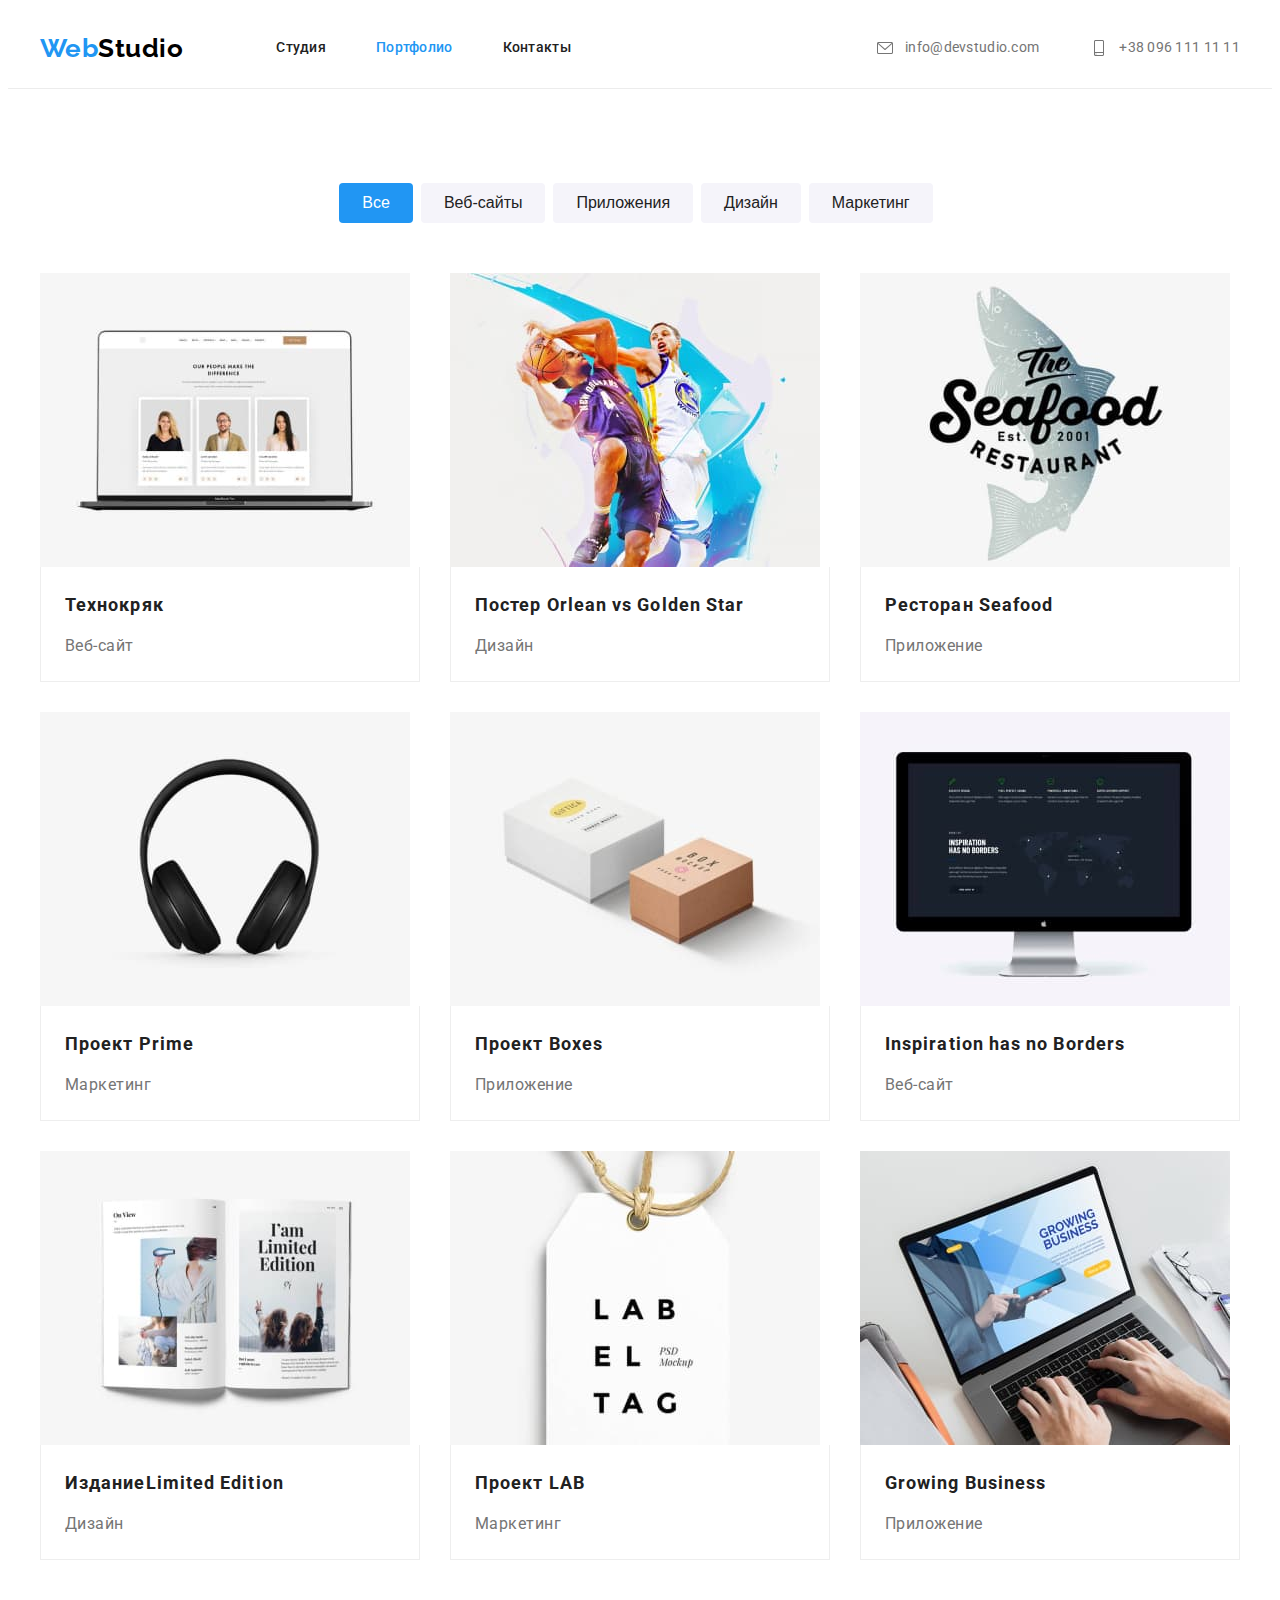
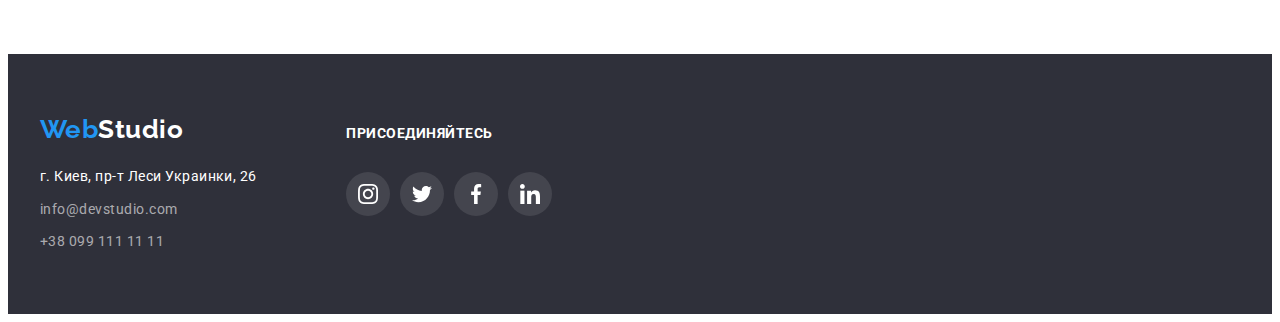
==== portfolio.html @ 37aee231 "меняет спрайт и папки с фото" ====
<!DOCTYPE html>
<html lang="ru">
  <head>
    <meta charset="UTF-8" />
    <meta http-equiv="X-UA-Compatible" content="IE=edge" />
    <meta name="viewport" content="width=device-width, initial-scale=1.0" />
    <title>Document</title>
    <link rel="preconnect" href="https://fonts.googleapis.com" />
    <link rel="preconnect" href="https://fonts.gstatic.com" crossorigin />
    <link
      href="https://fonts.googleapis.com/css2?family=Oleo+Script&family=Raleway:wght@700&family=Roboto:wght@400;500;700;900&display=swap"
      rel="stylesheet"
    />
    <link
      rel="stylesheet"
      href="https://cdnjs.cloudflare.com/ajax/libs/modern-normalize/1.1.0/modern-normalize.min.css"
      integrity="sha512-wpPYUAdjBVSE4KJnH1VR1HeZfpl1ub8YT/NKx4PuQ5NmX2tKuGu6U/JRp5y+Y8XG2tV+wKQpNHVUX03MfMFn9Q=="
      crossorigin="anonymous"
      referrerpolicy="no-referrer"
    />
    <link rel="stylesheet" href="./css/styles.css" />
  </head>
  <body>
    <!-- Это шапка сайта-->
    <header class="header">
      <div class="container">
        <a class="logo-link link" href="" lang="en"><span class="logo-text">Web</span>Studio</a>
        <!-- Навигация на другие страницы -->
        <nav class="navigation">
          <ul class="nav-list list">
            <li class="nav-header-list-item">
              <a class="nav-list-link header-link link" href="./index.html">Студия</a>
            </li>
            <li class="nav-header-list-item">
              <a class="nav-list-link header-link active-page link" href="">Портфолио</a>
            </li>
            <li class="nav-header-list-item">
              <a class="nav-list-link header-link link" href="">Контакты</a>
            </li>
          </ul>
        </nav>
        <ul class="nav-contact-list list">
          <li class="nav-contact-list-item">
            <a class="header-contact-link link" href="mailto:info@devstudio.com">
              <svg class="header-contact-link-icon" width="20" height="16">
                <use href="./images/sprite.svg#icon-envelope"></use>
              </svg>

              info@devstudio.com</a
            >
          </li>
          <li class="nav-contact-list-item link">
            <a class="header-contact-link link" href="tel:+380961111111">
              <svg class="header-contact-link-icon" width="20" height="16">
                <use href="./images/sprite.svg#icon-smartphone"></use>
              </svg>
              +38 096 111 11 11</a
            >
          </li>
        </ul>
      </div>
    </header>
    <main>
      <section class="portfolio section">
        <div class="container">
          <h1 class="visually-hidden">Портфолио</h1>
          <ul class="portfolio-filter-list list">
            <li class="portfolio-filter-list-item">
              <button class="portfolio-list-btn active-portfolio-list-btn" type="button">
                Все
              </button>
            </li>
            <li class="portfolio-filter-list-item">
              <button class="portfolio-list-btn" type="button">Веб-сайты</button>
            </li>
            <li class="portfolio-filter-list-item">
              <button class="portfolio-list-btn" type="button">Приложения</button>
            </li>
            <li class="portfolio-filter-list-item">
              <button class="portfolio-list-btn" type="button">Дизайн</button>
            </li>
            <li class="portfolio-filter-list-item">
              <button class="portfolio-list-btn" type="button">Маркетинг</button>
            </li>
          </ul>
          <ul class="portfolio-cards-list list">
            <li class="portfolio-cards-list-item">
              <a class="portfolio-list-link" href="">
                <img
                  src="./images/portfolio/technoquack.jpg"
                  alt="Технокряк"
                  width="370"
                  height="294"
                />

                <div class="portfolio-list-wrapper">
                  <h2 class="portfolio-list-title">Технокряк</h2>
                  <p class="portfolio-list-description">Веб-сайт</p>
                </div>
              </a>
            </li>
            <li class="portfolio-cards-list-item">
              <a class="portfolio-list-link" href="">
                <img
                  src="./images/portfolio/poster.jpg"
                  alt="Мужчины играют в баскетбол"
                  width="370"
                  height="294"
                />
                <div class="portfolio-list-wrapper">
                  <h2 class="portfolio-list-title">
                    Постер <span lang="en">Orlean vs Golden Star</span>
                  </h2>
                  <p class="portfolio-list-description">Дизайн</p>
                </div>
              </a>
            </li>
            <li class="portfolio-cards-list-item">
              <a class="portfolio-list-link" href="">
                <img
                  src="./images/portfolio/restaurant.jpg"
                  alt="Логотип ресторана"
                  width="370"
                  height="294"
                />
                <div class="portfolio-list-wrapper">
                  <h2 class="portfolio-list-title">Ресторан <span lang="en">Seafood</span></h2>
                  <p class="portfolio-list-description">Приложение</p>
                </div>
              </a>
            </li>
            <li class="portfolio-cards-list-item">
              <a class="portfolio-list-link" href="">
                <img src="./images/portfolio/prime.jpg" alt="Наушники" width="370" height="294" />
                <div class="portfolio-list-wrapper">
                  <h2 class="portfolio-list-title">Проект <span lang="en">Prime</span></h2>
                  <p class="portfolio-list-description">Маркетинг</p>
                </div>
              </a>
            </li>
            <li class="portfolio-cards-list-item">
              <a class="portfolio-list-link" href="">
                <img
                  src="./images/portfolio/boxes.jpg"
                  alt="2 коробочки"
                  width="370"
                  height="294"
                />
                <div class="portfolio-list-wrapper">
                  <h2 class="portfolio-list-title">Проект <span lang="en">Boxes</span></h2>
                  <p class="portfolio-list-description">Приложение</p>
                </div>
              </a>
            </li>
            <li class="portfolio-cards-list-item">
              <a class="portfolio-list-link" href="">
                <img
                  src="./images/portfolio/inspiration.jpg"
                  alt="Монитор"
                  width="370"
                  height="294"
                />
                <div class="portfolio-list-wrapper">
                  <h2 class="portfolio-list-title">
                    <span lang="en">Inspiration has no Borders</span>
                  </h2>
                  <p class="portfolio-list-description">Веб-сайт</p>
                </div>
              </a>
            </li>
            <li class="portfolio-cards-list-item">
              <a class="portfolio-list-link" href="">
                <img
                  src="./images/portfolio/limited-edition.jpg"
                  alt="Журнал"
                  width="370"
                  height="294"
                />
                <div class="portfolio-list-wrapper">
                  <h2 class="portfolio-list-title">
                    Издание<span lang="en">Limited Edition</span>
                  </h2>
                  <p class="portfolio-list-description">Дизайн</p>
                </div>
              </a>
            </li>
            <li class="portfolio-cards-list-item">
              <a class="portfolio-list-link" href="">
                <img src="./images/portfolio/lab.jpg" alt="Проект" width="370" height="294" />
                <div class="portfolio-list-wrapper">
                  <h2 class="portfolio-list-title">Проект <span lang="en">LAB</span></h2>
                  <p class="portfolio-list-description">Маркетинг</p>
                </div>
              </a>
            </li>
            <li class="portfolio-cards-list-item">
              <a class="portfolio-list-link" href="">
                <img src="./images/portfolio/business.jpg" alt="Ноутбук" width="370" height="294" />
                <div class="portfolio-list-wrapper">
                  <h2 class="portfolio-list-title"><span lang="en">Growing Business</span></h2>
                  <p class="portfolio-list-description">Приложение</p>
                </div>
              </a>
            </li>
          </ul>
        </div>
      </section>
    </main>

    <!-- Подвал-->
    <footer class="footer section">
      <div class="container">
        <div>
          <a class="logo-link link" href="" lang="en"
            ><span class="logo-text">Web</span><span class="logo-text-footer">Studio</span></a
          >
          <address class="footer-address">
            <ul class="list">
              <li class="footer-address-list-item">
                <a
                  class="footer-address-list-link"
                  href="https://www.google.com/maps/place/%D0%B1%D1%83%D0%BB.+%D0%9B%D0%B5%D1%81%D0%B8+%D0%A3%D0%BA%D1%80%D0%B0%D0%B8%D0%BD%D0%BA%D0%B8,+26,+%D0%9A%D0%B8%D0%B5%D0%B2,+02000/@50.4263966,30.5351145,16.25z/data=!4m5!3m4!1s0x40d4cf0e033ecbe9:0x57a4dffefec77da0!8m2!3d50.4265807!4d30.5383858"
                  target="_blank"
                  rel="noreferrer noopener nofollow"
                >
                  г. Киев, пр-т Леси Украинки, 26</a
                >
              </li>
              <li class="footer-address-list-item">
                <a
                  class="footer-address-list-link footer-contact-link"
                  href="mailto:info@devstudio.com"
                  >info@devstudio.com</a
                >
              </li>
              <li class="footer-address-list-item">
                <a class="footer-address-list-link footer-contact-link" href="tel:+380961111111"
                  >+38 099 111 11 11</a
                >
              </li>
            </ul>
          </address>
        </div>
        <div class="subscription-wrapper">
          <p class="subscription">присоединяйтесь</p>
          <ul class="subscription-list list">
            <li>
              <a class="subscription-list-link" href="">
                <svg class="subscription-list-icon" width="20" height="20">
                  <use href="./images/sprite.svg#icon-instagram"></use>
                </svg>
              </a>
            </li>
            <li>
              <a class="subscription-list-link" href="">
                <svg class="subscription-list-icon" width="20" height="20">
                  <use href="./images/sprite.svg#icon-twitter"></use>
                </svg>
              </a>
            </li>
            <li>
              <a class="subscription-list-link" href="">
                <svg class="subscription-list-icon" width="20" height="20">
                  <use href="./images/sprite.svg#icon-facebook"></use>
                </svg>
              </a>
            </li>
            <li>
              <a class="subscription-list-link" href="">
                <svg class="subscription-list-icon" width="20" height="20">
                  <use href="./images/sprite.svg#icon-linkedin"></use>
                </svg>
              </a>
            </li>
          </ul>
        </div>
      </div>
    </footer>
  </body>
</html>
---- css/styles.css ----
/* ==============SRATR RULES============== */
:root {
  --primary-font-family: Roboto, sans-serif;
  --secondary-font-family: Raleway, sans-serif;
  --primary-text-color: #212121;
  --secondary-text-color: #757575;
  --light-text-color: #ffffff;
  --dark-text-color: #000000;
  --accent-color: #2196f3;
  --primary-background-color: #ffffff;
  --secondary-background-color: #e5e5e5;
  --dark-background-color: #2f303a;
  --bg-images-lianer-gradient: rgba(47, 48, 58, 0.4);
  --button-hover-color: #188ce8;
  --border-img-color: #eeeeee;
  --footer-contact-link-color: #ffffff99;
  --btn-portfolio-bg-color: #f5f4fa;
  --icon-social-color: #afb1b8;
}

body {
  font-family: var(--primary-font-family);
  letter-spacing: 0.03em;
  color: var(--primary-text-color);
  background-color: var(--primary-background-color);
}

h1,
h2,
h3,
h4,
h5,
h6,
p {
  margin: 0;
}

img {
  display: block;
  max-width: 100%;
  height: auto;
}

.link {
  text-decoration: none;
  color: currentColor;
}

.list {
  list-style: none;
  padding: 0;
  margin: 0;
}

.section {
  padding-top: 94px;
  padding-bottom: 94px;
}

.container {
  width: 1200px;
  margin: 0 auto;
  padding-left: 15px;
  padding-right: 15px;
}

.indent {
  display: block;
}
/* ==============END RULES============== */

/*======= START HEADER =======*/

.header {
  border-bottom: 1px solid rgba(236, 236, 236, 1);
}

.header > .container {
  display: flex;
  align-items: center;
}

.logo-link {
  display: block;
  margin-right: 93px;
  font-family: var(--secondary-font-family);
  font-weight: 700;
  font-size: 26px;
  line-height: 1.19;
  color: var(--dark-text-color);
}

.logo-text {
  color: var(--accent-color);
}

.nav-list {
  display: flex;
  align-items: center;
}

.nav-header-list-item {
  margin-right: 50px;
}

.nav-header-list-item:last-child {
  margin-right: 0;
}

.nav-list-link {
  display: block;
  padding-top: 32px;
  padding-bottom: 32px;
  font-weight: 500;
  font-size: 14px;
  line-height: 1.14;
  letter-spacing: 0.02em;
}

.nav-list-link:hover,
.nav-list-link:focus,
.active-page,
.header-contact-link:hover,
.header-contact-link:focus {
  color: var(--accent-color);
}

.nav-contact-list {
  display: flex;
  margin-left: auto;
  align-items: center;
}

.nav-contact-list-item {
  margin-right: 50px;
}

.nav-contact-list-item:last-child {
  margin-right: 0;
}

.header-contact-link {
  display: flex;
  justify-content: center;
  align-items: center;
  padding-top: 32px;
  padding-bottom: 32px;
  font-size: 14px;
  line-height: 1.14;
  letter-spacing: 0.02em;
  color: var(--secondary-text-color);
}

.header-contact-link-icon {
  margin-right: 10px;
  fill: var(--secondary-text-color);
}

.header-contact-link:hover .header-contact-link-icon,
.header-contact-link:focus .header-contact-link-icon {
  fill: var(--accent-color);
}

/*======= END HEADER =======*/

/*======= START HERO =======*/
.hero {
  padding-top: 200px;
  padding-bottom: 200px;
  margin: 0 auto;
  max-width: 1600px;
  text-align: center;
  background-color: var(--dark-background-color);
  background-image: linear-gradient(
      var(--bg-images-lianer-gradient),
      var(--bg-images-lianer-gradient)
    ),
    url(../images/hero/bg-fon-hero.jpg);
  background-size: cover;
}
.hero-title {
  margin-bottom: 30px;
  font-weight: 900;
  font-size: 44px;
  line-height: 1.36;
  text-align: center;
  letter-spacing: 0.06em;
  text-transform: uppercase;
  color: var(--light-text-color);
}
.hero-btn {
  min-width: 200px;
  padding: 10px 32px;
  border: none;
  border-radius: 4px;
  font-weight: 700;
  font-size: 16px;
  line-height: 1.87;
  align-items: center;
  letter-spacing: 0.06em;
  cursor: pointer;
  color: var(--light-text-color);
  background-color: var(--accent-color);
  box-shadow: 0px 4px 4px rgba(0, 0, 0, 0.15);
}
.hero-btn:hover,
.hero-btn:focus {
  background-color: var(--button-hover-color);
  box-shadow: 0px 4px 4px rgba(0, 0, 0, 0.15);
}
/*======= END HERO =======*/

/*======= START BENEFITS =======*/
.visually-hidden {
  position: fixed;
  transform: scale(0);
}

.benefits {
  padding-bottom: 0;
}

.benefits-list {
  display: flex;
  margin-left: -30px;
  margin-top: -30px;
}

.benefits-list-item {
  flex-basis: calc((100% - 120px) / 4);
  margin-left: 30px;
  margin-top: 30px;
}

.benefits-title,
.activity-title,
.team-title {
  margin-bottom: 50px;
  font-weight: 700;
  font-size: 36px;
  line-height: 1.17;
  text-align: center;
}
.benefits-list-item-icon {
  display: flex;
  width: 270px;
  height: 120px;
  margin-bottom: 30px;
  border-radius: 4px;
  justify-content: center;
  align-items: center;
  background: var(--btn-portfolio-bg-color);
}

.benefits-list-title {
  margin-bottom: 10px;
  font-size: 14px;
  line-height: 1.14;
  text-transform: uppercase;
  text-align: left;
}

.benefits-description {
  font-size: 14px;
  line-height: 1.71;
  color: var(--secondary-text-color);
}
/*======= END BENEFITS =======*/

/*======= SRART ACTIVITY =======*/

.activity-list {
  display: flex;
  margin-left: -30px;
  margin-top: -30px;
}

.activity-list-item {
  flex-basis: calc((100% - 90px) / 3);
  margin-left: 30px;
  margin-top: 30px;
}
/*======= END ACTIVITY =======*/

/*======= SRART TEAM =======*/
.team {
  background-color: var(--btn-portfolio-bg-color);
}

.team-list {
  display: flex;
  margin-left: -30px;
  margin-top: -30px;
}

.team-list-item {
  flex-basis: calc((100% - 120px) / 4);
  margin-left: 30px;
  margin-top: 30px;
}

.team-list-item-wrapper {
  padding-top: 30px;
  padding-bottom: 30px;
  border-radius: 0px 0px 4px 4px;
  box-shadow: 0px 1px 3px rgba(0, 0, 0, 0.12), 0px 1px 1px rgba(0, 0, 0, 0.14),
    0px 2px 1px rgba(0, 0, 0, 0.2);
  background: var(--primary-background-color);
}

.team-list-title {
  margin-bottom: 10px;
  font-weight: 500;
  font-size: 16px;
  line-height: 1.19;
  text-align: center;
}

.team-list-description {
  margin-bottom: 16px;
  font-size: 16px;
  line-height: 1.19;
  text-align: center;
  color: var(--secondary-text-color);
}

.team-list-social {
  display: flex;
  margin-right: 32px;
  margin-left: 32px;
  justify-content: space-between;
}

.team-list-social-link {
  display: flex;
  width: 44px;
  height: 44px;
  border-radius: 50%;
  justify-content: center;
  align-items: center;
}

.team-list-social-link:hover,
.team-list-social-link:focus {
  background-color: var(--accent-color);
}

.team-list-social-link-icon {
  fill: var(--icon-social-color);
}

.team-list-social-link:hover .team-list-social-link-icon,
.team-list-social-link:focus .team-list-social-link-icon {
  fill: var(--light-text-color);
}

/*======= END TEAM =======*/

/*======= START  CLIENTS =======*/
.clients-title {
  text-align: center;
  margin-bottom: 50px;
  font-weight: 700;
  font-size: 36px;
  line-height: 1.17;
  text-align: center;
}
.clients-list {
  display: flex;
}

.clients-list-item {
  margin-right: 30px;
}
.clients-list-item:last-child {
  margin-right: 0;
}

.clients-list-link {
  display: flex;
  width: 170px;
  height: 92px;
  border: 1px solid var(--icon-social-color);
  border-radius: 4px;
  justify-content: center;
  align-items: center;
}

.clients-list-link:hover {
  border-color: var(--accent-color);
}

.clients-list-link:hover .clients-list-link-icon,
.clients-list-link:focus .clients-list-link-icon {
  fill: var(--accent-color);
}

.clients-list-link-icon {
  fill: var(--icon-social-color);
}
/*======= END CLIENTS =======*/

/*======= START FOOTER=======*/
.footer {
  background-color: var(--dark-background-color);
}

.footer {
  padding-top: 60px;
  padding-bottom: 60px;
}

.footer > .container {
  display: flex;
  align-items: baseline;
}

.logo-text-footer {
  color: var(--light-text-color);
}

.footer-address {
  margin-top: 20px;
  font-style: normal;
}

.footer-address-list-item {
  margin-bottom: 9px;
}

.footer-address-list-item:last-child {
  margin-bottom: 0;
}

.footer-address-list-link {
  text-decoration: none;
  font-size: 14px;
  line-height: 1.71;
  color: var(--light-text-color);
}

.footer-contact-link {
  color: var(--footer-contact-link-color);
}

.footer-address-list-link:hover,
.footer-address-list-link:focus {
  color: var(--accent-color);
}

.subscription-wrapper {
  margin-left: 70px;
}

.subscription {
  margin-bottom: 30px;
  font-weight: 700;
  font-size: 14px;
  line-height: 1.14;
  text-transform: uppercase;
  color: var(--light-text-color);
}

.subscription-list {
  display: flex;
}

.subscription-list-link {
  margin-right: 10px;
  display: flex;
  width: 44px;
  height: 44px;
  border-radius: 50%;
  justify-content: center;
  align-items: center;
  background: rgba(255, 255, 255, 0.1);
}

.subscription-list-icon {
  fill: var(--light-text-color);
}

.subscription-list-link:hover,
.subscription-list-link:focus {
  background-color: var(--accent-color);
}

/*======= END FOOTER=======*/

/*============ START PORTFOLIO============*/

.portfolio-filter-list {
  margin-bottom: 50px;
  display: flex;
  justify-content: center;
  align-items: center;
}

.portfolio-filter-list-item {
  margin-right: 8px;
}

.portfolio-filter-list-item:last-child {
  margin-left: 0;
}

.portfolio-list-btn {
  max-width: 145px;
  padding: 6px 22px;
  border: 1px solid transparent;
  border-radius: 4px;
  font-weight: 500;
  font-size: 16px;
  line-height: 1.62;
  text-align: center;
  cursor: pointer;
  color: var(--primary-text-color);
  background: var(--btn-portfolio-bg-color);
}

.portfolio-list-btn:hover,
.portfolio-list-btn:focus {
  color: var(--light-text-color);
  background-color: var(--accent-color);
  box-shadow: 0px 3px 1px rgba(0, 0, 0, 0.1), 0px 1px 2px rgba(0, 0, 0, 0.08),
    0px 2px 2px rgba(0, 0, 0, 0.12);
}

.portfolio-cards-list {
  display: flex;
  flex-wrap: wrap;
  margin-left: -30px;
  margin-top: -30px;
}

.portfolio-cards-list-item {
  flex-basis: calc((100% - 90px) / 3);
  margin-left: 30px;
  margin-top: 30px;
}

.active-portfolio-list-btn {
  color: var(--light-text-color);
  background-color: var(--accent-color);
}

.portfolio-list-link {
  display: block;
  text-decoration: none;
}

.portfolio-list-link:hover {
  box-shadow: 0px 1px 1px rgba(0, 0, 0, 0.12), 0px 4px 4px rgba(0, 0, 0, 0.06),
    1px 4px 6px rgba(0, 0, 0, 0.16);
  /* border-radius: 0px 0px 4px 4px; */
}

.portfolio-list-wrapper {
  padding: 20px 24px;
  border: 1px solid var(--border-img-color);
  border-top: none;
  background: var(--primary-background-color);
}

.portfolio-list-title {
  margin-bottom: 8px;
  font-weight: 700;
  font-size: 18px;
  line-height: 2;
  letter-spacing: 0.06em;
  color: var(--primary-text-color);
}

.portfolio-list-description {
  font-size: 16px;
  line-height: 1.87;
  color: var(--secondary-text-color);
}
/*============ END PORTFOLIO============*/
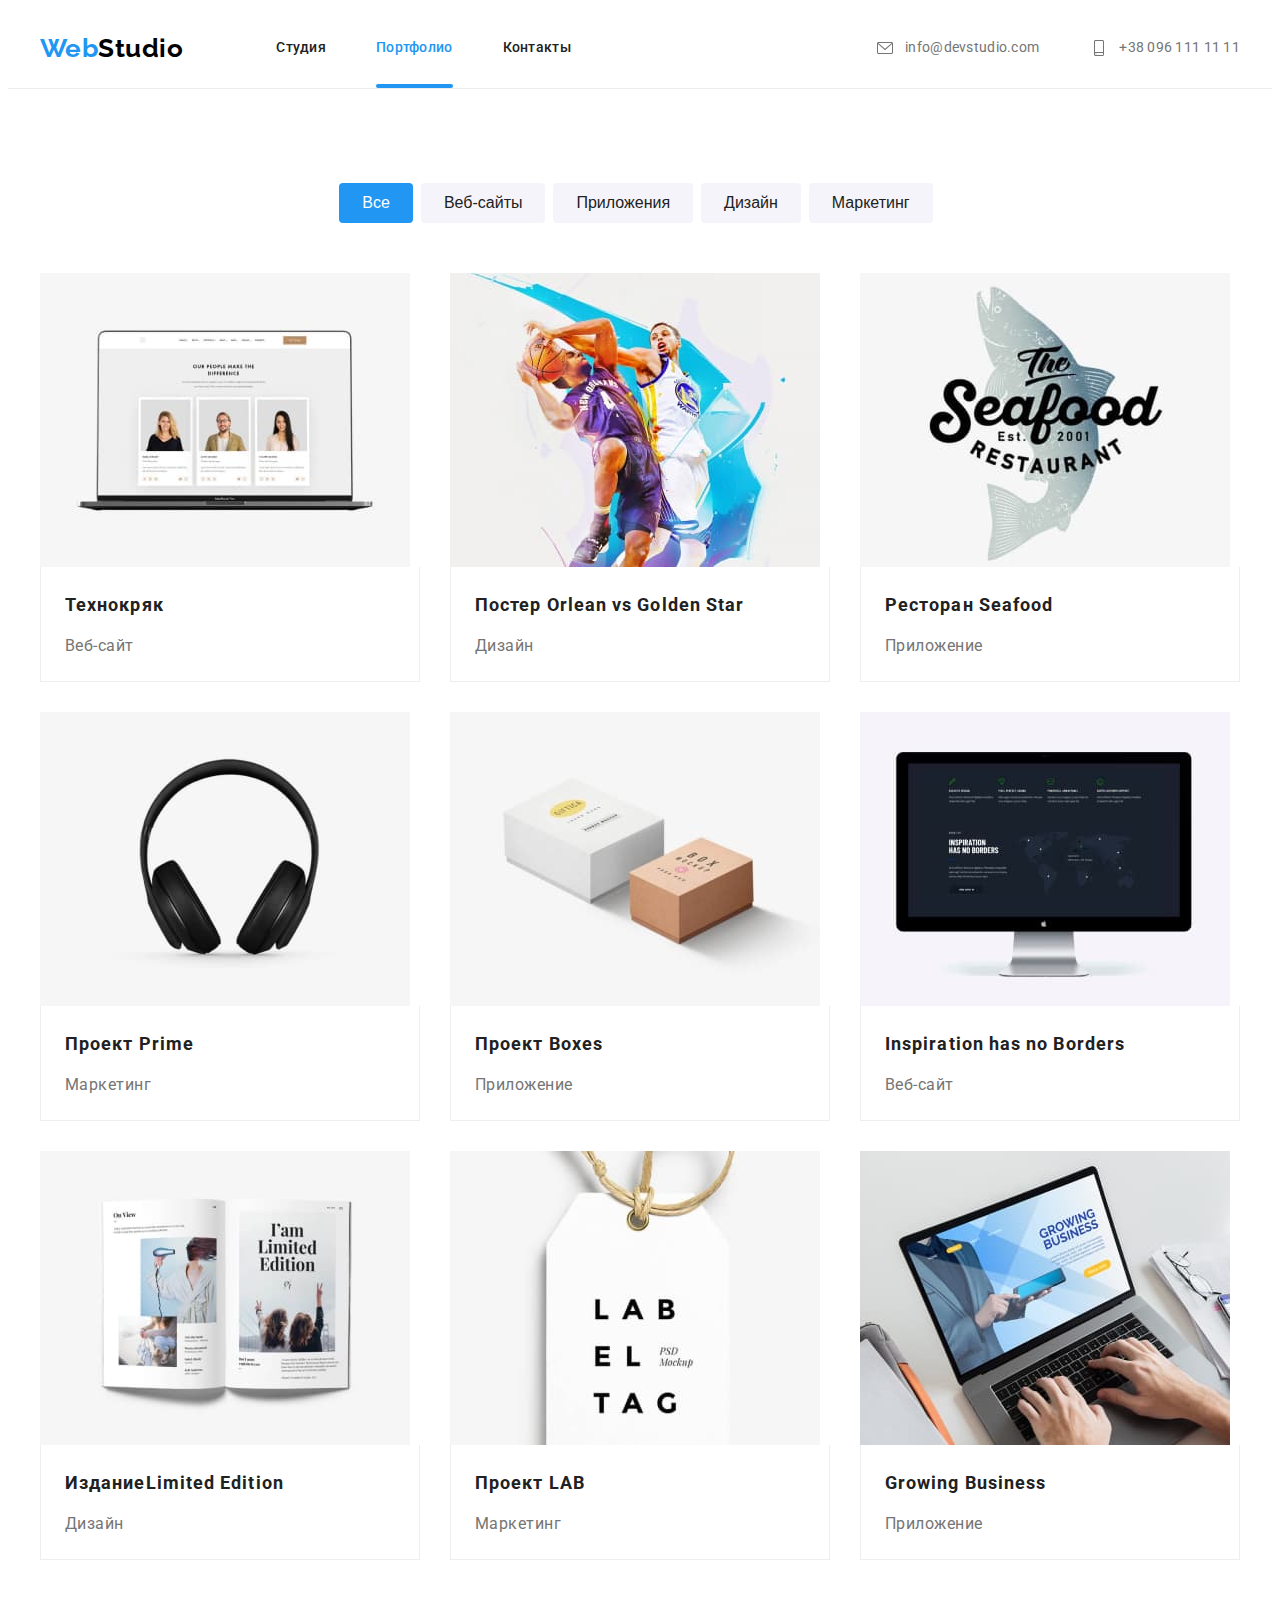
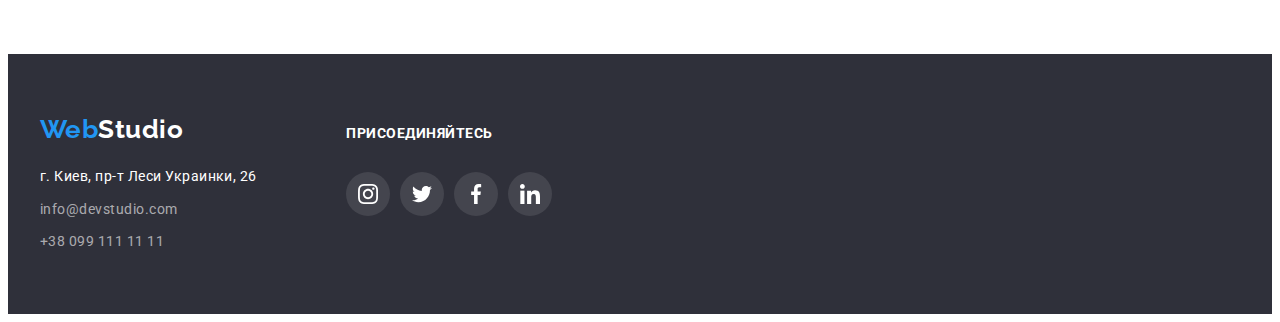
==== commit 11420a3e: "делает overlay на Портфолио" ====
--- a/portfolio.html
+++ b/portfolio.html
@@ -86,13 +86,19 @@
           <ul class="portfolio-cards-list list">
             <li class="portfolio-cards-list-item">
               <a class="portfolio-list-link" href="">
-                <img
-                  src="./images/portfolio/technoquack.jpg"
-                  alt="Технокряк"
-                  width="370"
-                  height="294"
-                />
-
+                <div class="portfolio-cards-list-link-wrapper">
+                  <img
+                    src="./images/portfolio/technoquack.jpg"
+                    alt="Технокряк"
+                    width="370"
+                    height="294"
+                  />
+                  <p class="portfolio-cards-list-link-discription">
+                    Технокряк это современная площадка распространения коронавируса. Компании
+                    используют эту платформу для цифрового шпионажа и атак на защищённые сервера
+                    конкурентов.
+                  </p>
+                </div>
                 <div class="portfolio-list-wrapper">
                   <h2 class="portfolio-list-title">Технокряк</h2>
                   <p class="portfolio-list-description">Веб-сайт</p>
@@ -101,12 +107,19 @@
             </li>
             <li class="portfolio-cards-list-item">
               <a class="portfolio-list-link" href="">
-                <img
-                  src="./images/portfolio/poster.jpg"
-                  alt="Мужчины играют в баскетбол"
-                  width="370"
-                  height="294"
-                />
+                <div class="portfolio-cards-list-link-wrapper">
+                  <img
+                    src="./images/portfolio/poster.jpg"
+                    alt="Мужчины играют в баскетбол"
+                    width="370"
+                    height="294"
+                  />
+                  <p class="portfolio-cards-list-link-discription">
+                    Технокряк это современная площадка распространения коронавируса. Компании
+                    используют эту платформу для цифрового шпионажа и атак на защищённые сервера
+                    конкурентов.
+                  </p>
+                </div>
                 <div class="portfolio-list-wrapper">
                   <h2 class="portfolio-list-title">
                     Постер <span lang="en">Orlean vs Golden Star</span>
@@ -117,12 +130,19 @@
             </li>
             <li class="portfolio-cards-list-item">
               <a class="portfolio-list-link" href="">
-                <img
-                  src="./images/portfolio/restaurant.jpg"
-                  alt="Логотип ресторана"
-                  width="370"
-                  height="294"
-                />
+                <div class="portfolio-cards-list-link-wrapper">
+                  <img
+                    src="./images/portfolio/restaurant.jpg"
+                    alt="Логотип ресторана"
+                    width="370"
+                    height="294"
+                  />
+                  <p class="portfolio-cards-list-link-discription">
+                    Технокряк это современная площадка распространения коронавируса. Компании
+                    используют эту платформу для цифрового шпионажа и атак на защищённые сервера
+                    конкурентов.
+                  </p>
+                </div>
                 <div class="portfolio-list-wrapper">
                   <h2 class="portfolio-list-title">Ресторан <span lang="en">Seafood</span></h2>
                   <p class="portfolio-list-description">Приложение</p>
@@ -131,7 +151,14 @@
             </li>
             <li class="portfolio-cards-list-item">
               <a class="portfolio-list-link" href="">
-                <img src="./images/portfolio/prime.jpg" alt="Наушники" width="370" height="294" />
+                <div class="portfolio-cards-list-link-wrapper">
+                  <img src="./images/portfolio/prime.jpg" alt="Наушники" width="370" height="294" />
+                  <p class="portfolio-cards-list-link-discription">
+                    Технокряк это современная площадка распространения коронавируса. Компании
+                    используют эту платформу для цифрового шпионажа и атак на защищённые сервера
+                    конкурентов.
+                  </p>
+                </div>
                 <div class="portfolio-list-wrapper">
                   <h2 class="portfolio-list-title">Проект <span lang="en">Prime</span></h2>
                   <p class="portfolio-list-description">Маркетинг</p>
@@ -140,12 +167,19 @@
             </li>
             <li class="portfolio-cards-list-item">
               <a class="portfolio-list-link" href="">
-                <img
-                  src="./images/portfolio/boxes.jpg"
-                  alt="2 коробочки"
-                  width="370"
-                  height="294"
-                />
+                <div class="portfolio-cards-list-link-wrapper">
+                  <img
+                    src="./images/portfolio/boxes.jpg"
+                    alt="2 коробочки"
+                    width="370"
+                    height="294"
+                  />
+                  <p class="portfolio-cards-list-link-discription">
+                    Технокряк это современная площадка распространения коронавируса. Компании
+                    используют эту платформу для цифрового шпионажа и атак на защищённые сервера
+                    конкурентов.
+                  </p>
+                </div>
                 <div class="portfolio-list-wrapper">
                   <h2 class="portfolio-list-title">Проект <span lang="en">Boxes</span></h2>
                   <p class="portfolio-list-description">Приложение</p>
@@ -154,12 +188,19 @@
             </li>
             <li class="portfolio-cards-list-item">
               <a class="portfolio-list-link" href="">
-                <img
-                  src="./images/portfolio/inspiration.jpg"
-                  alt="Монитор"
-                  width="370"
-                  height="294"
-                />
+                <div class="portfolio-cards-list-link-wrapper">
+                  <img
+                    src="./images/portfolio/inspiration.jpg"
+                    alt="Монитор"
+                    width="370"
+                    height="294"
+                  />
+                  <p class="portfolio-cards-list-link-discription">
+                    Технокряк это современная площадка распространения коронавируса. Компании
+                    используют эту платформу для цифрового шпионажа и атак на защищённые сервера
+                    конкурентов.
+                  </p>
+                </div>
                 <div class="portfolio-list-wrapper">
                   <h2 class="portfolio-list-title">
                     <span lang="en">Inspiration has no Borders</span>
@@ -170,12 +211,19 @@
             </li>
             <li class="portfolio-cards-list-item">
               <a class="portfolio-list-link" href="">
-                <img
-                  src="./images/portfolio/limited-edition.jpg"
-                  alt="Журнал"
-                  width="370"
-                  height="294"
-                />
+                <div class="portfolio-cards-list-link-wrapper">
+                  <img
+                    src="./images/portfolio/limited-edition.jpg"
+                    alt="Журнал"
+                    width="370"
+                    height="294"
+                  />
+                  <p class="portfolio-cards-list-link-discription">
+                    Технокряк это современная площадка распространения коронавируса. Компании
+                    используют эту платформу для цифрового шпионажа и атак на защищённые сервера
+                    конкурентов.
+                  </p>
+                </div>
                 <div class="portfolio-list-wrapper">
                   <h2 class="portfolio-list-title">
                     Издание<span lang="en">Limited Edition</span>
@@ -186,7 +234,14 @@
             </li>
             <li class="portfolio-cards-list-item">
               <a class="portfolio-list-link" href="">
-                <img src="./images/portfolio/lab.jpg" alt="Проект" width="370" height="294" />
+                <div class="portfolio-cards-list-link-wrapper">
+                  <img src="./images/portfolio/lab.jpg" alt="Проект" width="370" height="294" />
+                  <p class="portfolio-cards-list-link-discription">
+                    Технокряк это современная площадка распространения коронавируса. Компании
+                    используют эту платформу для цифрового шпионажа и атак на защищённые сервера
+                    конкурентов.
+                  </p>
+                </div>
                 <div class="portfolio-list-wrapper">
                   <h2 class="portfolio-list-title">Проект <span lang="en">LAB</span></h2>
                   <p class="portfolio-list-description">Маркетинг</p>
@@ -195,7 +250,19 @@
             </li>
             <li class="portfolio-cards-list-item">
               <a class="portfolio-list-link" href="">
-                <img src="./images/portfolio/business.jpg" alt="Ноутбук" width="370" height="294" />
+                <div class="portfolio-cards-list-link-wrapper">
+                  <img
+                    src="./images/portfolio/business.jpg"
+                    alt="Ноутбук"
+                    width="370"
+                    height="294"
+                  />
+                  <p class="portfolio-cards-list-link-discription">
+                    Технокряк это современная площадка распространения коронавируса. Компании
+                    используют эту платформу для цифрового шпионажа и атак на защищённые сервера
+                    конкурентов.
+                  </p>
+                </div>
                 <div class="portfolio-list-wrapper">
                   <h2 class="portfolio-list-title"><span lang="en">Growing Business</span></h2>
                   <p class="portfolio-list-description">Приложение</p>
--- a/css/styles.css
+++ b/css/styles.css
@@ -11,11 +11,15 @@
   --secondary-background-color: #e5e5e5;
   --dark-background-color: #2f303a;
   --bg-images-lianer-gradient: rgba(47, 48, 58, 0.4);
+  --bg-activity-section: rgba(47, 48, 58, 0.8);
+  --bg-cards-portfolio: rgba(33, 150, 243, 0.9);
   --button-hover-color: #188ce8;
   --border-img-color: #eeeeee;
   --footer-contact-link-color: #ffffff99;
   --btn-portfolio-bg-color: #f5f4fa;
   --icon-social-color: #afb1b8;
+  --transition-duration: 250ms;
+  --transition-timing-function: cubic-bezier(0.4, 0, 0.2, 1);
 }
 
 body {
@@ -108,6 +112,7 @@
 }
 
 .nav-list-link {
+  position: relative;
   display: block;
   padding-top: 32px;
   padding-bottom: 32px;
@@ -115,6 +120,7 @@
   font-size: 14px;
   line-height: 1.14;
   letter-spacing: 0.02em;
+  transition: color var(--transition-duration) var(--transition-timing-function);
 }
 
 .nav-list-link:hover,
@@ -125,6 +131,18 @@
   color: var(--accent-color);
 }
 
+.active-page::after {
+  position: absolute;
+  left: 0;
+  bottom: 0;
+  content: '';
+  display: block;
+  width: 100%;
+  height: 4px;
+  border-radius: 2px;
+  background-color: var(--accent-color);
+}
+
 .nav-contact-list {
   display: flex;
   margin-left: auto;
@@ -154,6 +172,7 @@
 .header-contact-link-icon {
   margin-right: 10px;
   fill: var(--secondary-text-color);
+  transition: fill var(--transition-duration) var(--transition-timing-function);
 }
 
 .header-contact-link:hover .header-contact-link-icon,
@@ -202,6 +221,8 @@
   color: var(--light-text-color);
   background-color: var(--accent-color);
   box-shadow: 0px 4px 4px rgba(0, 0, 0, 0.15);
+  transition: background-color var(--transition-duration) var(--transition-timing-function),
+    box-shadow var(--transition-duration) var(--transition-timing-function);
 }
 .hero-btn:hover,
 .hero-btn:focus {
@@ -280,6 +301,26 @@
   margin-left: 30px;
   margin-top: 30px;
 }
+
+.activity-list-img {
+  position: relative;
+}
+
+.activity-list-description {
+  position: absolute;
+  left: 0;
+  bottom: 0;
+  width: 100%;
+  font-weight: bolt;
+  font-size: 14px;
+  line-height: 1.14;
+  text-align: center;
+  text-transform: uppercase;
+  color: var(--light-text-color);
+  background: var(--bg-activity-section);
+  padding-top: 27px;
+  padding-bottom: 27px;
+}
 /*======= END ACTIVITY =======*/
 
 /*======= SRART TEAM =======*/
@@ -338,6 +379,7 @@
   border-radius: 50%;
   justify-content: center;
   align-items: center;
+  transition: background-color var(--transition-duration) var(--transition-timing-function);
 }
 
 .team-list-social-link:hover,
@@ -347,6 +389,7 @@
 
 .team-list-social-link-icon {
   fill: var(--icon-social-color);
+  transition: fill var(--transition-duration) var(--transition-timing-function);
 }
 
 .team-list-social-link:hover .team-list-social-link-icon,
@@ -384,10 +427,12 @@
   border-radius: 4px;
   justify-content: center;
   align-items: center;
+  transition: border-color var(--transition-duration) var(--transition-timing-function);
 }
 
 .clients-list-link:hover {
   border-color: var(--accent-color);
+  transition: fill var(--transition-duration) var(--transition-timing-function);
 }
 
 .clients-list-link:hover .clients-list-link-icon,
@@ -437,15 +482,16 @@
   font-size: 14px;
   line-height: 1.71;
   color: var(--light-text-color);
-}
-
-.footer-contact-link {
-  color: var(--footer-contact-link-color);
+  transition: color var(--transition-duration) var(--transition-timing-function);
 }
 
 .footer-address-list-link:hover,
 .footer-address-list-link:focus {
   color: var(--accent-color);
+}
+
+.footer-contact-link {
+  color: var(--footer-contact-link-color);
 }
 
 .subscription-wrapper {
@@ -474,15 +520,16 @@
   justify-content: center;
   align-items: center;
   background: rgba(255, 255, 255, 0.1);
-}
-
-.subscription-list-icon {
-  fill: var(--light-text-color);
+  transition: background-color var(--transition-duration) var(--transition-timing-function);
 }
 
 .subscription-list-link:hover,
 .subscription-list-link:focus {
   background-color: var(--accent-color);
+}
+
+.subscription-list-icon {
+  fill: var(--light-text-color);
 }
 
 /*======= END FOOTER=======*/
@@ -516,6 +563,9 @@
   cursor: pointer;
   color: var(--primary-text-color);
   background: var(--btn-portfolio-bg-color);
+  transition: color var(--transition-duration) var(--transition-timing-function),
+    background-color var(--transition-duration) var(--transition-timing-function),
+    box-shadow var(--transition-duration) var(--transition-timing-function);
 }
 
 .portfolio-list-btn:hover,
@@ -547,12 +597,39 @@
 .portfolio-list-link {
   display: block;
   text-decoration: none;
+  transition: box-shadow var(--transition-duration) var(--transition-timing-function);
 }
 
 .portfolio-list-link:hover {
   box-shadow: 0px 1px 1px rgba(0, 0, 0, 0.12), 0px 4px 4px rgba(0, 0, 0, 0.06),
     1px 4px 6px rgba(0, 0, 0, 0.16);
-  /* border-radius: 0px 0px 4px 4px; */
+}
+
+.portfolio-cards-list-link-wrapper {
+  position: relative;
+  overflow: hidden;
+}
+
+.portfolio-cards-list-link-discription {
+  position: absolute;
+  top: 0;
+  left: 0;
+  width: 100%;
+  height: 100%;
+  font-weight: 400;
+  font-size: 18px;
+  line-height: 1.56;
+  color: var(--light-text-color);
+  background-color: var(--bg-cards-portfolio);
+  padding: 63px 24px;
+  overflow: auto;
+  transform: translateY(100%);
+  transition: transform var(--transition-duration) var(--transition-timing-function);
+}
+
+.portfolio-list-link:hover .portfolio-cards-list-link-discription,
+.portfolio-list-link:focus .portfolio-cards-list-link-discription {
+  transform: translateY(0%);
 }
 
 .portfolio-list-wrapper {
